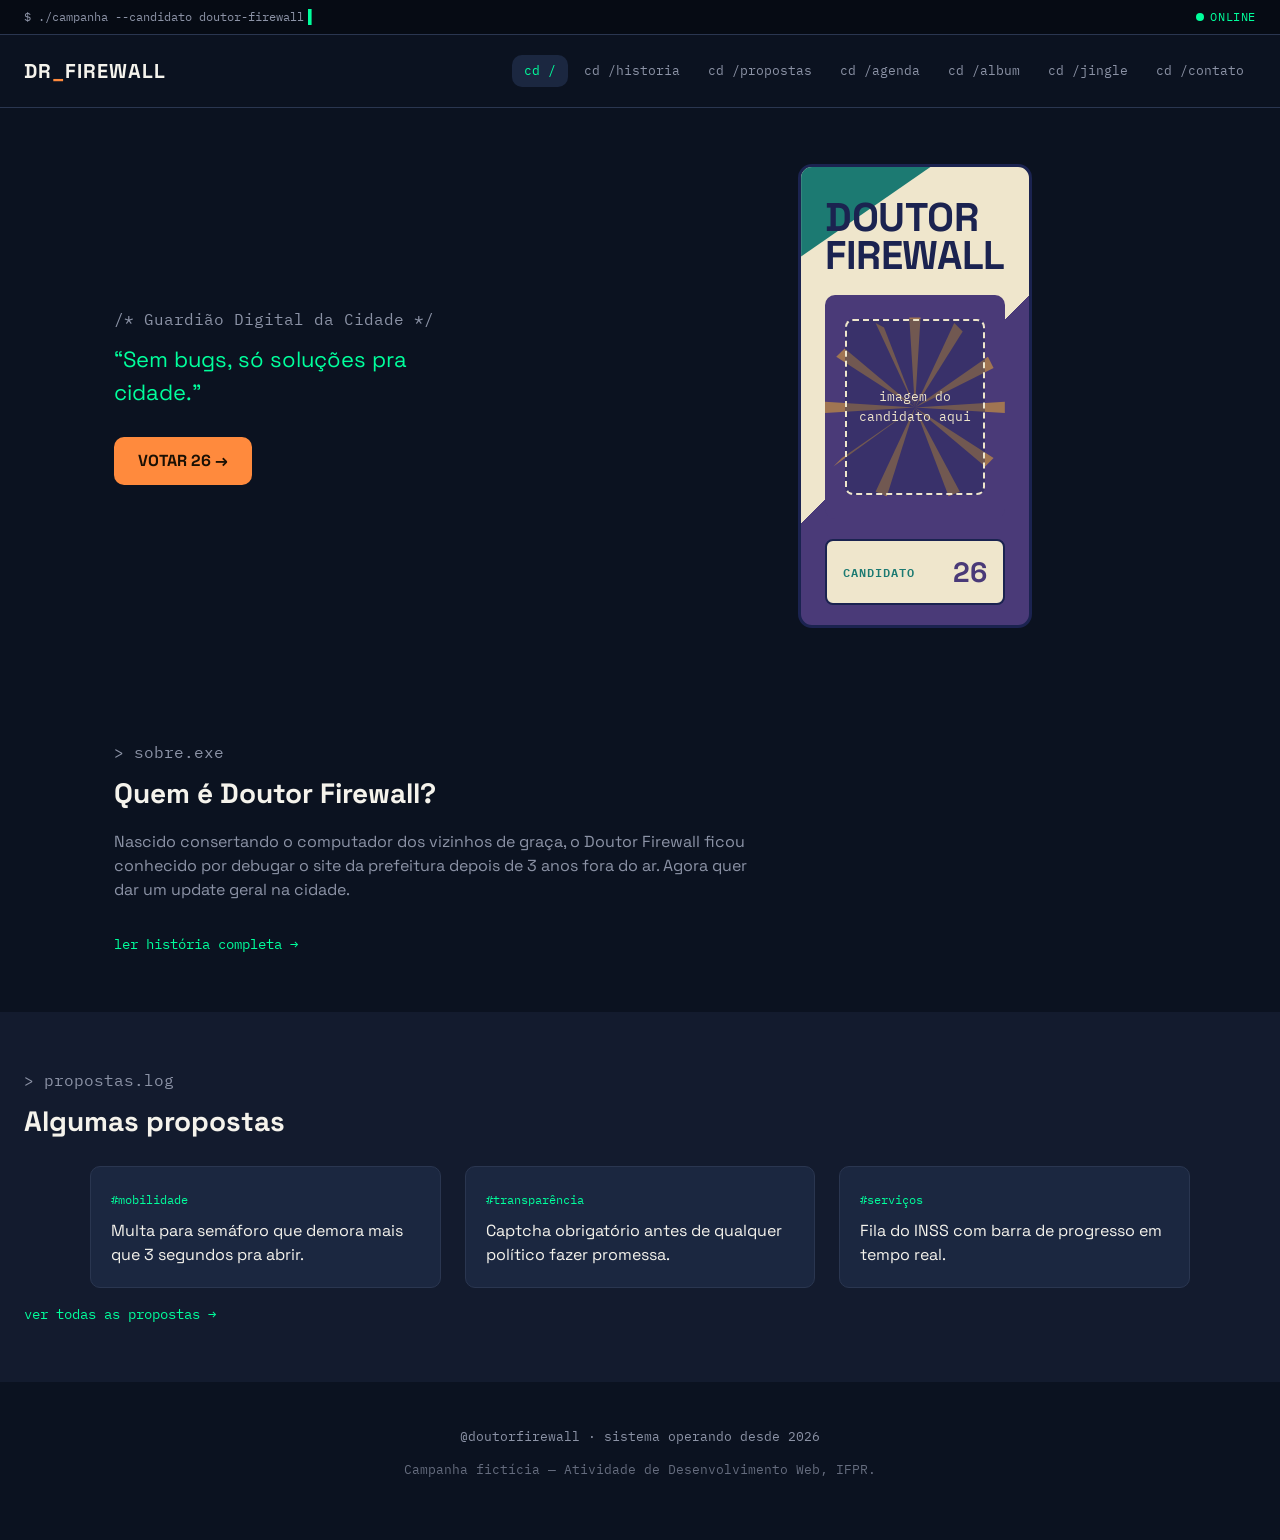
==== index.html @ cf80bff7 "Add files via upload" ====
<!DOCTYPE html>
<html lang="pt-BR">
<head>
  <meta charset="UTF-8">
  <meta name="viewport" content="width=device-width, initial-scale=1.0">
  <title>Doutor Firewall — Candidato 26</title>

  <!--
    TÉCNICAS USADAS NESTA PÁGINA (pra te ajudar a justificar na apresentação,
    caso alguma ainda não tenha sido vista em aula):
    - Variáveis CSS (custom properties, :root)
    - Flexbox e CSS Grid para layout
    - @keyframes (animação do cursor piscando na status bar)
    - clip-path (cunha verde no canto do cartaz)
    - Google Fonts importadas via <link>
  -->

  <link rel="preconnect" href="https://fonts.googleapis.com">
  <link href="https://fonts.googleapis.com/css2?family=Space+Grotesk:wght@400;500;700&family=IBM+Plex+Mono:wght@400;500;600&display=swap" rel="stylesheet">
  <link rel="stylesheet" href="style.css">
</head>
<body>

  <!-- BARRA DE STATUS (estilo terminal) -->
  <div class="status-bar">
    <span class="status-bar__prompt">$ ./campanha --candidato doutor-firewall</span>
    <span class="status-bar__badge"><span class="status-bar__dot"></span>ONLINE</span>
  </div>

  <!-- MENU DE NAVEGAÇÃO -->
  <header class="site-header">
    <a href="index.html" class="logo">DR<span>_</span>FIREWALL</a>
    <nav class="command-nav">
      <ul>
        <li><a href="index.html" class="active">cd /</a></li>
        <li><a href="historia.html">cd /historia</a></li>
        <li><a href="propostas.html">cd /propostas</a></li>
        <li><a href="agenda.html">cd /agenda</a></li>
        <li><a href="album.html">cd /album</a></li>
        <li><a href="jingle.html">cd /jingle</a></li>
        <li><a href="contato.html">cd /contato</a></li>
      </ul>
    </nav>
  </header>

  <main>
    <!-- HERO: CARTAZ DE CAMPANHA -->
    <section class="hero">
      <div class="hero__text">
        <p class="hero__role">/* Guardião Digital da Cidade */</p>
        <p class="hero__slogan">&ldquo;Sem bugs, só soluções pra cidade.&rdquo;</p>
        <a href="propostas.html" class="btn">VOTAR 26 →</a>
      </div>

      <div class="poster">
        <p class="poster__name">DOUTOR<br>FIREWALL</p>

        <div class="poster__photo-frame">
          <svg class="poster__rays" viewBox="0 0 320 320" aria-hidden="true">
            <g class="poster__rays-group">
              <!-- raios de energia gerados em leque -->
              <polygon points="160,160 150,0 170,0" />
              <polygon points="160,160 230,10 245,25" />
              <polygon points="160,160 290,70 300,90" />
              <polygon points="160,160 320,150 320,170" />
              <polygon points="160,160 300,250 285,265" />
              <polygon points="160,160 240,310 220,318" />
              <polygon points="160,160 90,310 110,318" />
              <polygon points="160,160 30,250 15,265" />
              <polygon points="160,160 0,150 0,170" />
              <polygon points="160,160 20,70 35,55" />
              <polygon points="160,160 90,10 105,18" />
            </g>
          </svg>

          <!-- ESPAÇO RESERVADO: troquem este <div> por <img src="sua-foto.png" alt="Doutor Firewall"> -->
          <div class="poster__photo-placeholder">
            <span>imagem do<br>candidato aqui</span>
          </div>
        </div>

        <div class="poster__badge">
          <span class="poster__badge-label">CANDIDATO</span>
          <span class="poster__badge-number">26</span>
        </div>
      </div>
    </section>

    <!-- TEASER: SOBRE -->
    <section class="teaser">
      <p class="teaser__label">&gt; sobre.exe</p>
      <h2>Quem é Doutor Firewall?</h2>
      <p>
        Nascido consertando o computador dos vizinhos de graça, o Doutor
        Firewall ficou conhecido por debugar o site da prefeitura depois
        de 3 anos fora do ar. Agora quer dar um update geral na cidade.
      </p>
      <a href="historia.html" class="link-arrow">ler história completa →</a>
    </section>

    <!-- TEASER: PROPOSTAS -->
    <section class="teaser teaser--alt">
      <p class="teaser__label">&gt; propostas.log</p>
      <h2>Algumas propostas</h2>
      <div class="card-grid">
        <article class="card">
          <span class="card__tag">#mobilidade</span>
          <p>Multa para semáforo que demora mais que 3 segundos pra abrir.</p>
        </article>
        <article class="card">
          <span class="card__tag">#transparência</span>
          <p>Captcha obrigatório antes de qualquer político fazer promessa.</p>
        </article>
        <article class="card">
          <span class="card__tag">#serviços</span>
          <p>Fila do INSS com barra de progresso em tempo real.</p>
        </article>
      </div>
      <a href="propostas.html" class="link-arrow">ver todas as propostas →</a>
    </section>
  </main>

  <footer class="site-footer">
    <p>@doutorfirewall · sistema operando desde 2026</p>
    <p class="site-footer__small">Campanha fictícia — Atividade de Desenvolvimento Web, IFPR.</p>
  </footer>

</body>
</html>
---- style.css ----
/* =========================================================
   DOUTOR FIREWALL — CAMPANHA 26
   Folha de estilos compartilhada por todas as páginas
   ========================================================= */

:root {
  /* cores — base terminal */
  --bg: #0B1220;
  --bg-soft: #131B2E;
  --bg-card: #1B2740;
  --ink: #F5F3EC;
  --ink-muted: #8C93A6;
  --amber: #FF8A3D;
  --green: #00FF9C;
  --line: #2A3650;

  /* cores — cartaz de campanha (hero) */
  --poster-cream: #EFE6CC;
  --poster-purple: #4A3A78;
  --poster-teal: #1C7A72;
  --poster-navy: #1B2350;
  --poster-gold: #E8A634;

  /* tipografia */
  --font-display: 'Space Grotesk', sans-serif;
  --font-mono: 'IBM Plex Mono', monospace;

  /* espaçamento */
  --gap: 24px;
  --radius: 10px;
}

* {
  box-sizing: border-box;
}

html {
  scroll-behavior: smooth;
}

body {
  margin: 0;
  background: var(--bg);
  color: var(--ink);
  font-family: var(--font-display);
  line-height: 1.5;
}

img {
  max-width: 100%;
  display: block;
}

a {
  color: inherit;
  text-decoration: none;
}

a:focus-visible,
button:focus-visible {
  outline: 2px solid var(--amber);
  outline-offset: 3px;
}

/* =========================================================
   STATUS BAR (topo, estilo terminal)
   ========================================================= */

.status-bar {
  display: flex;
  justify-content: space-between;
  align-items: center;
  padding: 8px 24px;
  background: #060B14;
  font-family: var(--font-mono);
  font-size: 12px;
  color: var(--ink-muted);
  border-bottom: 1px solid var(--line);
}

.status-bar__prompt::after {
  content: '▌';
  margin-left: 4px;
  color: var(--green);
  animation: blink 1s steps(1) infinite;
}

@keyframes blink {
  50% { opacity: 0; }
}

.status-bar__badge {
  display: flex;
  align-items: center;
  gap: 6px;
  color: var(--green);
  letter-spacing: 0.05em;
}

.status-bar__dot {
  width: 8px;
  height: 8px;
  border-radius: 50%;
  background: var(--green);
}

/* =========================================================
   CABEÇALHO / MENU
   ========================================================= */

.site-header {
  display: flex;
  justify-content: space-between;
  align-items: center;
  flex-wrap: wrap;
  gap: 16px;
  padding: 20px 24px;
  border-bottom: 1px solid var(--line);
}

.logo {
  font-weight: 700;
  font-size: 20px;
  letter-spacing: 0.05em;
}

.logo span {
  color: var(--amber);
}

.command-nav ul {
  list-style: none;
  display: flex;
  flex-wrap: wrap;
  gap: 4px;
  margin: 0;
  padding: 0;
  font-family: var(--font-mono);
  font-size: 13px;
}

.command-nav a {
  display: inline-block;
  padding: 6px 12px;
  border-radius: var(--radius);
  color: var(--ink-muted);
  transition: background 0.15s ease, color 0.15s ease;
}

.command-nav a:hover,
.command-nav a.active {
  background: var(--bg-card);
  color: var(--green);
}

/* =========================================================
   HERO
   ========================================================= */

.hero {
  display: grid;
  grid-template-columns: 1fr 1fr;
  align-items: center;
  gap: 48px;
  padding: 56px 24px;
  max-width: 1100px;
  margin: 0 auto;
}

.hero__role {
  font-family: var(--font-mono);
  color: var(--ink-muted);
  margin: 0 0 12px;
}

.hero__slogan {
  font-size: 22px;
  color: var(--green);
  margin: 0 0 28px;
  max-width: 360px;
}

.btn {
  display: inline-block;
  background: var(--amber);
  color: #1A1004;
  font-weight: 700;
  padding: 12px 24px;
  border-radius: var(--radius);
  transition: transform 0.15s ease;
}

.btn:hover {
  transform: translateY(-2px);
}

/* =========================================================
   CARTAZ DE CAMPANHA (estilo pôster retrô)
   ========================================================= */

.poster {
  position: relative;
  background:
    linear-gradient(135deg, var(--poster-cream) 0 52%, var(--poster-purple) 52% 100%);
  border: 3px solid var(--poster-navy);
  border-radius: 14px;
  padding: 28px 24px 20px;
  overflow: hidden;
  max-width: 360px;
  margin: 0 auto;
}

.poster::before {
  /* cunha teal no canto, como no cartaz de referência */
  content: '';
  position: absolute;
  top: 0;
  left: 0;
  width: 130px;
  height: 90px;
  background: var(--poster-teal);
  clip-path: polygon(0 0, 100% 0, 0 100%);
}

.poster__name {
  position: relative;
  font-weight: 700;
  font-size: clamp(30px, 6vw, 40px);
  line-height: 0.95;
  letter-spacing: -0.01em;
  color: var(--poster-navy);
  margin: 4px 0 20px;
  text-transform: uppercase;
}

.poster__photo-frame {
  position: relative;
  width: 100%;
  aspect-ratio: 4 / 5;
  border-radius: 10px;
  overflow: hidden;
  background: var(--poster-purple);
  display: flex;
  align-items: center;
  justify-content: center;
}

.poster__photo-frame img {
  position: relative;
  z-index: 1;
  width: 100%;
  height: 100%;
  object-fit: cover;
}

.poster__rays {
  position: absolute;
  inset: 0;
  width: 100%;
  height: 100%;
}

.poster__rays polygon {
  fill: var(--poster-gold);
  opacity: 0.55;
}

.poster__photo-placeholder {
  position: relative;
  z-index: 1;
  width: 78%;
  height: 78%;
  border: 2px dashed var(--poster-cream);
  border-radius: 8px;
  display: flex;
  align-items: center;
  justify-content: center;
  text-align: center;
  color: var(--poster-cream);
  font-family: var(--font-mono);
  font-size: 13px;
  background: rgba(27, 35, 80, 0.35);
}

.poster__badge {
  position: relative;
  margin-top: 20px;
  background: var(--poster-cream);
  border: 2px solid var(--poster-navy);
  border-radius: 8px;
  padding: 10px 16px;
  display: flex;
  justify-content: space-between;
  align-items: center;
}

.poster__badge-label {
  font-family: var(--font-mono);
  font-size: 12px;
  letter-spacing: 0.08em;
  color: var(--poster-teal);
  font-weight: 600;
}

.poster__badge-number {
  font-size: 28px;
  font-weight: 700;
  color: var(--poster-purple);
}

/* =========================================================
   INTRO DE PÁGINA (usado em história, propostas, etc.)
   ========================================================= */

.page-intro {
  max-width: 1100px;
  margin: 0 auto;
  padding: 48px 24px 16px;
}

.page-intro h1 {
  font-size: clamp(32px, 5vw, 48px);
  margin: 8px 0 16px;
}

.page-intro p {
  color: var(--ink-muted);
  max-width: 560px;
}

/* =========================================================
   LINHA DO TEMPO (página História)
   ========================================================= */

.timeline {
  max-width: 640px;
  margin: 0 auto;
  padding: 24px 24px 56px;
  display: flex;
  flex-direction: column;
  gap: 48px;
}

.timeline__item,
.timeline__item--reverse {
  display: flex;
  flex-direction: column;
  gap: 18px;
}

.timeline__item--reverse .timeline__photo {
  order: 0;
}

.timeline__photo {
  width: 220px;
  max-width: 60%;
  aspect-ratio: 4 / 3;
  border-radius: var(--radius);
  border: 2px dashed var(--poster-gold);
  background: var(--bg-card);
  display: flex;
  align-items: center;
  justify-content: center;
  text-align: center;
  padding: 16px;
  font-family: var(--font-mono);
  font-size: 13px;
  color: var(--ink-muted);
}

.timeline__photo img {
  width: 100%;
  height: 100%;
  object-fit: cover;
  border-radius: calc(var(--radius) - 4px);
}

.timeline__tag {
  display: inline-block;
  font-family: var(--font-mono);
  font-size: 12px;
  color: var(--green);
  margin-bottom: 8px;
}

.timeline__content h2 {
  margin: 0 0 12px;
  font-size: 24px;
}

.timeline__content p {
  color: var(--ink-muted);
  margin: 0;
  max-width: 480px;
}

.page-nav-next {
  max-width: 1100px;
  margin: 0 auto;
  padding: 0 24px 56px;
}

.teaser {
  padding: 56px 24px;
  max-width: 1100px;
  margin: 0 auto;
}

.teaser--alt {
  background: var(--bg-soft);
  max-width: 100%;
}

.teaser--alt > * {
  max-width: 1100px;
  margin-left: auto;
  margin-right: auto;
}

.teaser__label {
  font-family: var(--font-mono);
  color: var(--amber);
  margin: 0 0 8px;
}

.teaser h2 {
  margin: 0 0 16px;
  font-size: 28px;
}

.teaser p {
  color: var(--ink-muted);
  max-width: 640px;
}

.link-arrow {
  display: inline-block;
  margin-top: 16px;
  color: var(--green);
  font-family: var(--font-mono);
  font-size: 14px;
}

.card-grid {
  display: grid;
  grid-template-columns: repeat(3, 1fr);
  gap: var(--gap);
  margin-top: 24px;
}

.card {
  background: var(--bg-card);
  border: 1px solid var(--line);
  border-radius: var(--radius);
  padding: 20px;
}

.card__tag {
  display: inline-block;
  font-family: var(--font-mono);
  font-size: 12px;
  color: var(--green);
  margin-bottom: 10px;
}

.card p {
  color: var(--ink);
  margin: 0;
}

.proposals {
  max-width: 1100px;
  margin: 0 auto;
  padding: 8px 24px 56px;
}

.card__status {
  display: block;
  margin-top: 14px;
  font-family: var(--font-mono);
  font-size: 11px;
  letter-spacing: 0.05em;
  color: var(--amber);
}

/* =========================================================
   AGENDA (tabela)
   ========================================================= */

.agenda {
  max-width: 1100px;
  margin: 0 auto;
  padding: 8px 24px 56px;
}

.agenda__table-wrap {
  overflow-x: auto;
  border: 1px solid var(--line);
  border-radius: var(--radius);
}

.agenda__table {
  width: 100%;
  border-collapse: collapse;
  font-size: 14px;
  min-width: 640px;
}

.agenda__table thead th {
  text-align: left;
  font-family: var(--font-mono);
  font-size: 12px;
  letter-spacing: 0.06em;
  color: var(--green);
  background: var(--bg-soft);
  padding: 14px 18px;
  border-bottom: 1px solid var(--line);
}

.agenda__table tbody td {
  padding: 14px 18px;
  border-bottom: 1px solid var(--line);
  color: var(--ink);
}

.agenda__table tbody td:first-child {
  font-family: var(--font-mono);
  color: var(--amber);
  white-space: nowrap;
}

.agenda__table tbody tr:last-child td {
  border-bottom: none;
}

.agenda__table tbody tr:hover {
  background: var(--bg-card);
}

/* =========================================================
   ÁLBUM DE FOTOS
   ========================================================= */

.album {
  max-width: 1100px;
  margin: 0 auto;
  padding: 8px 24px 56px;
}

.album__grid {
  display: grid;
  grid-template-columns: repeat(3, 1fr);
  gap: var(--gap);
}

.photo-item {
  margin: 0;
}

.photo-item__frame {
  aspect-ratio: 1 / 1;
  border-radius: var(--radius);
  border: 2px dashed var(--poster-gold);
  background: var(--bg-card);
  display: flex;
  align-items: center;
  justify-content: center;
  font-family: var(--font-mono);
  font-size: 13px;
  color: var(--ink-muted);
}

.photo-item__frame img {
  width: 100%;
  height: 100%;
  object-fit: cover;
  border-radius: calc(var(--radius) - 4px);
}

.photo-item figcaption {
  margin-top: 10px;
  font-size: 14px;
  color: var(--ink-muted);
}

/* =========================================================
   JINGLE
   ========================================================= */

.player {
  max-width: 560px;
  margin: 0 auto;
  padding: 8px 24px 0;
}

.player__row {
  display: flex;
  align-items: center;
  gap: 14px;
  background: var(--bg-card);
  border: 1px solid var(--line);
  border-radius: var(--radius);
  padding: 14px 18px;
}

.player__icon {
  font-size: 20px;
  color: var(--amber);
}

.player__info {
  flex: 1;
}

.player__title {
  margin: 0;
  font-weight: 600;
}

.player__artist {
  margin: 2px 0 0;
  font-family: var(--font-mono);
  font-size: 12px;
  color: var(--ink-muted);
}

.player__time {
  font-family: var(--font-mono);
  font-size: 12px;
  color: var(--ink-muted);
}

.player__bar {
  height: 4px;
  background: var(--line);
  border-radius: 4px;
  margin-top: 10px;
  overflow: hidden;
}

.player__bar-fill {
  display: block;
  width: 38%;
  height: 100%;
  background: var(--green);
}

.lyrics {
  max-width: 560px;
  margin: 0 auto;
  padding: 32px 24px 56px;
}

.lyrics__part-label {
  font-family: var(--font-mono);
  font-size: 12px;
  letter-spacing: 0.06em;
  color: var(--ink-muted);
  margin: 28px 0 8px;
}

.lyrics__part-label:first-child {
  margin-top: 0;
}

.lyrics__part-label--chorus {
  color: var(--amber);
}

.lyrics__lines {
  margin: 0;
  color: var(--ink);
  line-height: 1.7;
}

.lyrics__lines--chorus {
  color: var(--green);
  font-weight: 500;
}

/* =========================================================
   CONTATO
   ========================================================= */

.contact {
  max-width: 760px;
  margin: 0 auto;
  padding: 8px 24px 64px;
  display: grid;
  grid-template-columns: 1fr 200px;
  gap: 40px;
  align-items: start;
}

.contact-form {
  display: flex;
  flex-direction: column;
  gap: 18px;
}

.form-group {
  display: flex;
  flex-direction: column;
  gap: 6px;
}

.form-group label {
  font-family: var(--font-mono);
  font-size: 12px;
  color: var(--ink-muted);
  letter-spacing: 0.03em;
}

.form-group input,
.form-group select,
.form-group textarea {
  background: var(--bg-card);
  border: 1px solid var(--line);
  border-radius: var(--radius);
  padding: 11px 14px;
  color: var(--ink);
  font-family: var(--font-display);
  font-size: 14px;
}

.form-group textarea {
  resize: vertical;
}

.form-group input::placeholder,
.form-group textarea::placeholder {
  color: var(--ink-muted);
}

.form-group input:focus,
.form-group select:focus,
.form-group textarea:focus {
  outline: none;
  border-color: var(--amber);
}

.contact-form .btn {
  align-self: flex-start;
  border: none;
  cursor: pointer;
  font-family: inherit;
  font-size: 14px;
}

.contact-info {
  font-size: 14px;
}

.contact-info__label {
  font-family: var(--font-mono);
  font-size: 12px;
  color: var(--amber);
  margin: 0 0 14px;
}

.contact-info ul {
  list-style: none;
  margin: 0;
  padding: 0;
  display: flex;
  flex-direction: column;
  gap: 14px;
}

.contact-info li span {
  display: block;
  font-family: var(--font-mono);
  font-size: 11px;
  color: var(--green);
  margin-bottom: 2px;
}

/* =========================================================
   RODAPÉ
   ========================================================= */

.site-footer {
  text-align: center;
  padding: 32px 24px 48px;
  font-family: var(--font-mono);
  font-size: 13px;
  color: var(--ink-muted);
}

.site-footer__small {
  margin-top: 4px;
  opacity: 0.7;
}

/* =========================================================
   RESPONSIVO
   ========================================================= */

@media (max-width: 760px) {
  .hero {
    grid-template-columns: 1fr;
    text-align: center;
    padding: 40px 20px;
  }

  .poster {
    order: -1;
  }

  .card-grid {
    grid-template-columns: 1fr;
  }

  .timeline__photo {
    max-width: 100%;
  }

  .album__grid {
    grid-template-columns: repeat(2, 1fr);
  }

  .contact {
    grid-template-columns: 1fr;
  }

  .status-bar {
    flex-direction: column;
    align-items: flex-start;
    gap: 4px;
  }
}
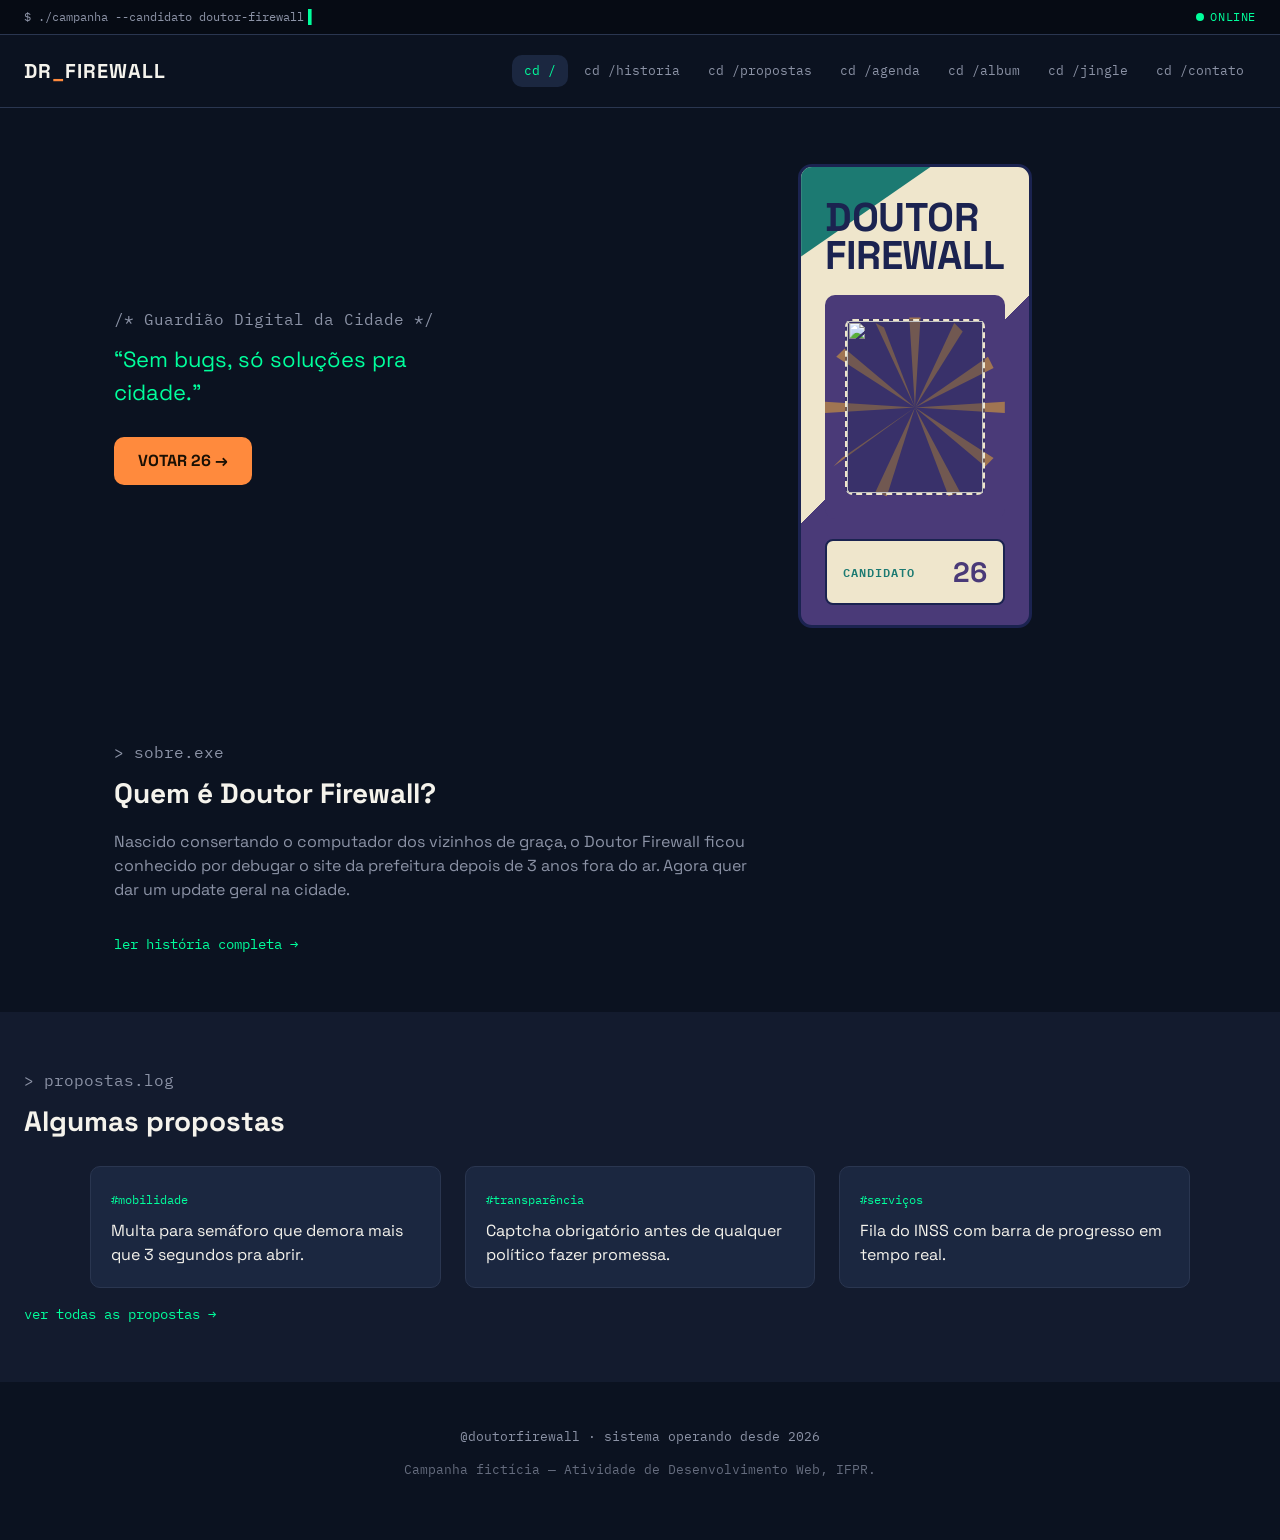
==== commit 8e8f4e38: "Add files via upload" ====
--- a/index.html
+++ b/index.html
@@ -5,15 +5,7 @@
   <meta name="viewport" content="width=device-width, initial-scale=1.0">
   <title>Doutor Firewall — Candidato 26</title>
 
-  <!--
-    TÉCNICAS USADAS NESTA PÁGINA (pra te ajudar a justificar na apresentação,
-    caso alguma ainda não tenha sido vista em aula):
-    - Variáveis CSS (custom properties, :root)
-    - Flexbox e CSS Grid para layout
-    - @keyframes (animação do cursor piscando na status bar)
-    - clip-path (cunha verde no canto do cartaz)
-    - Google Fonts importadas via <link>
-  -->
+  
 
   <link rel="preconnect" href="https://fonts.googleapis.com">
   <link href="https://fonts.googleapis.com/css2?family=Space+Grotesk:wght@400;500;700&family=IBM+Plex+Mono:wght@400;500;600&display=swap" rel="stylesheet">
@@ -75,7 +67,7 @@
 
           <!-- ESPAÇO RESERVADO: troquem este <div> por <img src="sua-foto.png" alt="Doutor Firewall"> -->
           <div class="poster__photo-placeholder">
-            <span>imagem do<br>candidato aqui</span>
+            <img src="imagens/rosto.png" alt="">
           </div>
         </div>
 
@@ -126,4 +118,4 @@
   </footer>
 
 </body>
-</html>+</html>
